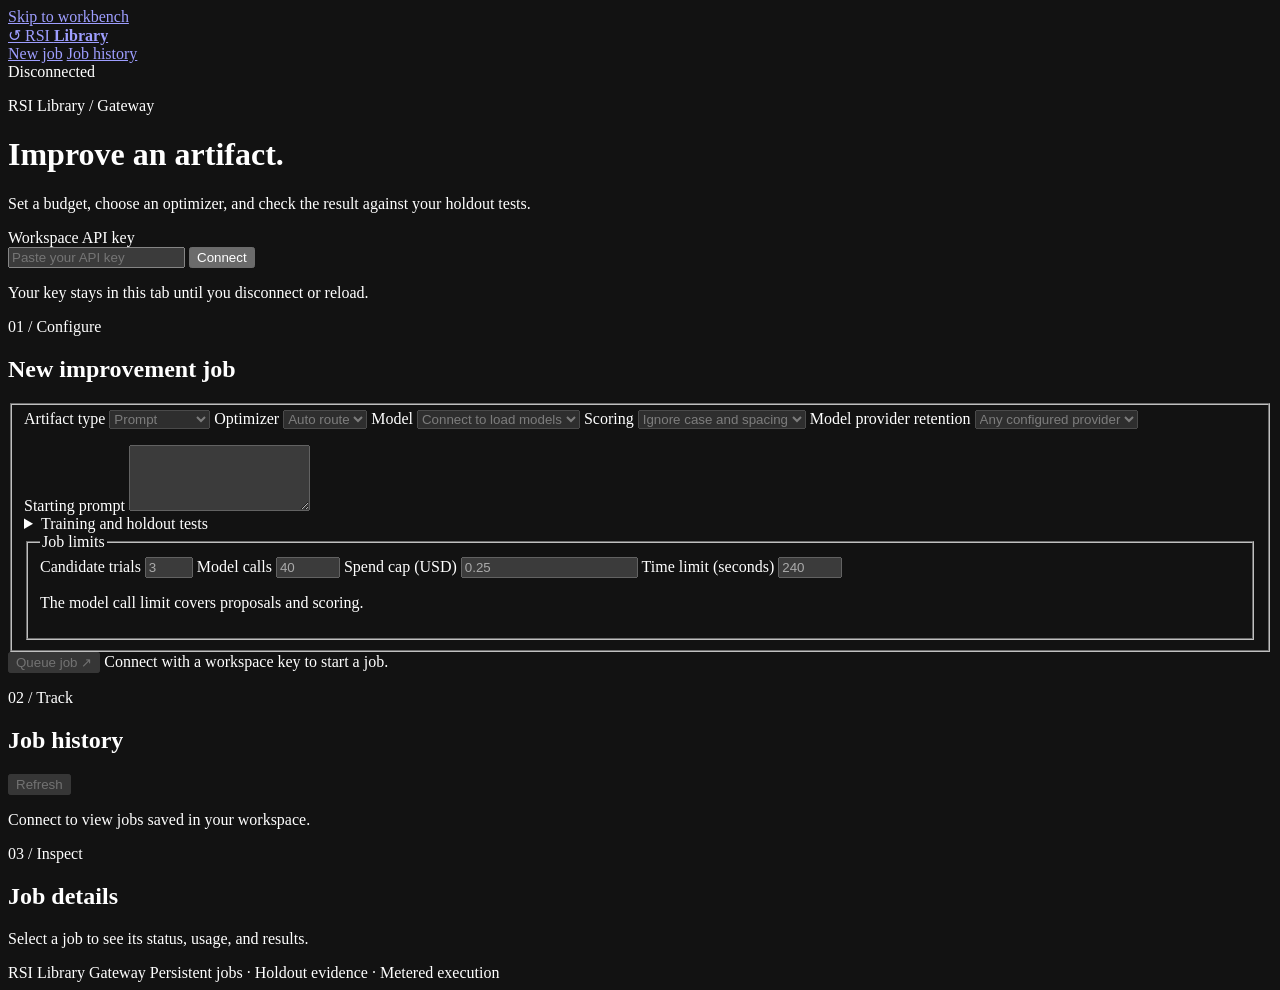
==== rsi_library/gateway/static/index.html @ 851e0cfc "Import RSI Library as deployed to rsilibrary.xyz on 2026-11-09 This is the code from the local proje" ====
<!doctype html>
<html lang="en">
<head>
  <meta charset="utf-8">
  <meta name="viewport" content="width=device-width, initial-scale=1">
  <meta name="color-scheme" content="dark">
  <meta name="referrer" content="no-referrer">
  <title>RSI Library | Gateway Workbench</title>
  <link rel="icon" href="data:image/svg+xml,%3Csvg xmlns='http://www.w3.org/2000/svg' viewBox='0 0 32 32'%3E%3Crect width='32' height='32' rx='8' fill='%231b281e'/%3E%3Cpath d='M23 11a8 8 0 1 0 1 9M23 7v5h-5' fill='none' stroke='%23d9ee91' stroke-width='2' stroke-linecap='round' stroke-linejoin='round'/%3E%3C/svg%3E">
  <link rel="stylesheet" href="/styles.css">
  <script src="/app.js" defer></script>
</head>
<body>
  <a class="skip-link" href="#main">Skip to workbench</a>
  <header class="topbar">
    <div class="shell topbar-inner">
      <a class="brand" href="/">
        <span class="brand-mark" aria-hidden="true">↺</span>
        <span>RSI <strong>Library</strong></span>
      </a>
      <nav aria-label="Workbench">
        <a href="#new-job">New job</a>
        <a href="#workspace-jobs">Job history</a>
      </nav>
      <div class="session">
        <span id="connection-status" class="connection-status">Disconnected</span>
        <button id="disconnect" type="button" class="quiet" hidden>Disconnect</button>
      </div>
    </div>
  </header>

  <main class="shell" id="main">
    <div class="hero">
      <div>
        <p class="eyebrow">RSI Library <span aria-hidden="true">/</span> Gateway</p>
        <h1>Improve an artifact<span>.</span></h1>
        <p>Set a budget, choose an optimizer, and check the result against your holdout tests.</p>
      </div>
      <form id="connect-form" class="connect-form" autocomplete="off">
        <label for="api-key">Workspace API key</label>
        <div class="connect-row">
          <input id="api-key" type="password" placeholder="Paste your API key" required spellcheck="false" autocapitalize="none" autocomplete="off">
          <button id="connect" type="submit" class="primary">Connect</button>
        </div>
        <p class="hint">Your key stays in this tab until you disconnect or reload.</p>
      </form>
      <div class="workspace-tag" id="workspace-tag" hidden>
        <span class="eyebrow">Connected workspace</span>
        <strong id="workspace-id"></strong>
        <span id="workspace-role" class="hint"></span>
      </div>
    </div>
    <p id="session-message" class="notice" role="status"></p>

    <div class="workbench">
      <section id="new-job" class="panel composer" aria-labelledby="new-title">
        <div class="section-heading">
          <p class="eyebrow">01 / Configure</p>
          <h2 id="new-title">New improvement job</h2>
        </div>
        <form id="job-form">
          <fieldset id="job-fields" disabled>
            <div class="form-grid">
              <label>Artifact type
                <select id="artifact-type">
                  <option value="prompt">Prompt</option>
                  <option value="prompt-chain">Prompt chain</option>
                </select>
              </label>
              <label>Optimizer
                <select id="method">
                  <option value="auto">Auto route</option>
                </select>
              </label>
              <label>Model
                <select id="model">
                  <option value="">Connect to load models</option>
                </select>
              </label>
              <label>Scoring
                <select id="objective">
                  <option value="normalized">Ignore case and spacing</option>
                  <option value="exact">Exact match</option>
                </select>
              </label>
              <label>Model provider retention
                <select id="data-policy">
                  <option value="any">Any configured provider</option>
                  <option value="zero-retention">Require zero retention</option>
                </select>
              </label>
            </div>
            <p id="method-description" class="hint"></p>
            <label id="prompt-field">Starting prompt
              <textarea id="prompt-text" rows="4" maxlength="4000" spellcheck="false"></textarea>
            </label>
            <label id="chain-field" hidden>Starting steps <span class="hint">(JSON)</span>
              <textarea id="chain-steps" rows="5" maxlength="24000" spellcheck="false" aria-describedby="chain-hint"></textarea>
              <span id="chain-hint" class="hint">Use two to four ordered steps with a name and prompt text.</span>
            </label>
            <label id="improver-field" hidden>Starting improver instructions <span class="hint">(optional)</span>
              <textarea id="improver-text" rows="3" maxlength="4000" spellcheck="false"></textarea>
            </label>
            <details class="fixtures">
              <summary>
                <span>Training and holdout tests</span>
                <span class="hint" id="fixture-counts"></span>
              </summary>
              <div class="fixture-inner">
                <p class="hint">Optimizers see training examples. The final check uses the separate holdout set.</p>
                <div class="form-grid">
                  <label>Training cases <span class="hint">(JSON)</span>
                    <textarea id="train" rows="7" maxlength="50000" spellcheck="false"></textarea>
                  </label>
                  <label>Holdout cases <span class="hint">(JSON)</span>
                    <textarea id="holdout" rows="7" maxlength="50000" spellcheck="false"></textarea>
                  </label>
                </div>
                <button id="load-example" class="quiet" type="button">Restore example</button>
              </div>
            </details>
            <fieldset class="budget">
              <legend>Job limits</legend>
              <div class="form-grid budget-grid">
                <label>Candidate trials
                  <input id="max-trials" type="number" inputmode="numeric" min="1" max="50" step="1" value="3" required>
                </label>
                <label>Model calls
                  <input id="max-calls" type="number" inputmode="numeric" min="1" max="1000" step="1" value="40" required>
                </label>
                <label>Spend cap (USD)
                  <input id="max-cost" type="text" inputmode="decimal" value="0.25" required>
                </label>
                <label>Time limit (seconds)
                  <input id="max-seconds" type="number" inputmode="numeric" min="1" max="3600" step="1" value="240" required>
                </label>
              </div>
              <p class="hint" id="budget-hint">The model call limit covers proposals and scoring.</p>
            </fieldset>
          </fieldset>
          <div class="actions">
            <button id="submit-job" class="primary" type="submit" disabled>Queue job <span aria-hidden="true">↗</span></button>
            <span id="submit-hint" class="hint">Connect with a workspace key to start a job.</span>
          </div>
          <p id="job-message" class="notice" role="status"></p>
        </form>
      </section>

      <div class="results-stack" id="workspace-jobs">
        <section class="panel history" aria-labelledby="history-title">
          <div class="section-heading section-row">
            <div>
              <p class="eyebrow">02 / Track</p>
              <h2 id="history-title">Job history</h2>
            </div>
            <button id="refresh-jobs" type="button" class="quiet" disabled>Refresh</button>
          </div>
          <p id="history-empty" class="empty">Connect to view jobs saved in your workspace.</p>
          <ul id="jobs" class="job-list" aria-label="Saved jobs"></ul>
        </section>
        <section class="panel detail" aria-labelledby="detail-title">
          <div class="section-heading">
            <p class="eyebrow">03 / Inspect</p>
            <h2 id="detail-title">Job details</h2>
          </div>
          <p id="detail-empty" class="empty">Select a job to see its status, usage, and results.</p>
          <div id="detail-content" hidden>
            <div class="detail-meta">
              <span id="job-id" class="job-id"></span>
              <span id="job-state" class="state-chip"></span>
            </div>
            <p id="job-method" class="hint"></p>
            <dl id="usage" class="metric-grid" aria-label="Job usage"></dl>
            <p id="uncertain-note" class="hint" hidden>Uncertain spend is reserved until the provider’s charge can be confirmed.</p>
            <p id="run-error" class="notice error" hidden></p>
            <p id="run-progress" class="hint" hidden></p>
            <div id="result" hidden>
              <p id="decision" class="decision"></p>
              <dl id="scores" class="metric-grid" aria-label="Holdout scores"></dl>
              <p id="holdout-size" class="hint" hidden></p>
              <details id="artifact-output" class="output" open>
                <summary id="artifact-title">Returned artifact</summary>
                <pre id="artifact"></pre>
              </details>
              <details id="trials" class="output" hidden>
                <summary>Trials</summary>
                <pre id="trial-data"></pre>
              </details>
              <details id="routing" class="output" hidden>
                <summary>Routing</summary>
                <pre id="routing-data"></pre>
              </details>
            </div>
            <div class="actions detail-actions">
              <button id="cancel-job" type="button" class="quiet danger" hidden>Request cancellation</button>
              <button id="download-artifact" type="button" class="quiet" hidden>Download artifact</button>
              <button id="download-run" type="button" class="quiet" hidden>Download run JSON</button>
            </div>
            <p id="detail-message" class="notice" role="status"></p>
          </div>
        </section>
      </div>
    </div>
  </main>

  <footer class="shell footer">
    <span>RSI Library Gateway</span>
    <span>Persistent jobs <span aria-hidden="true">·</span> Holdout evidence <span aria-hidden="true">·</span> Metered execution</span>
  </footer>
</body>
</html>
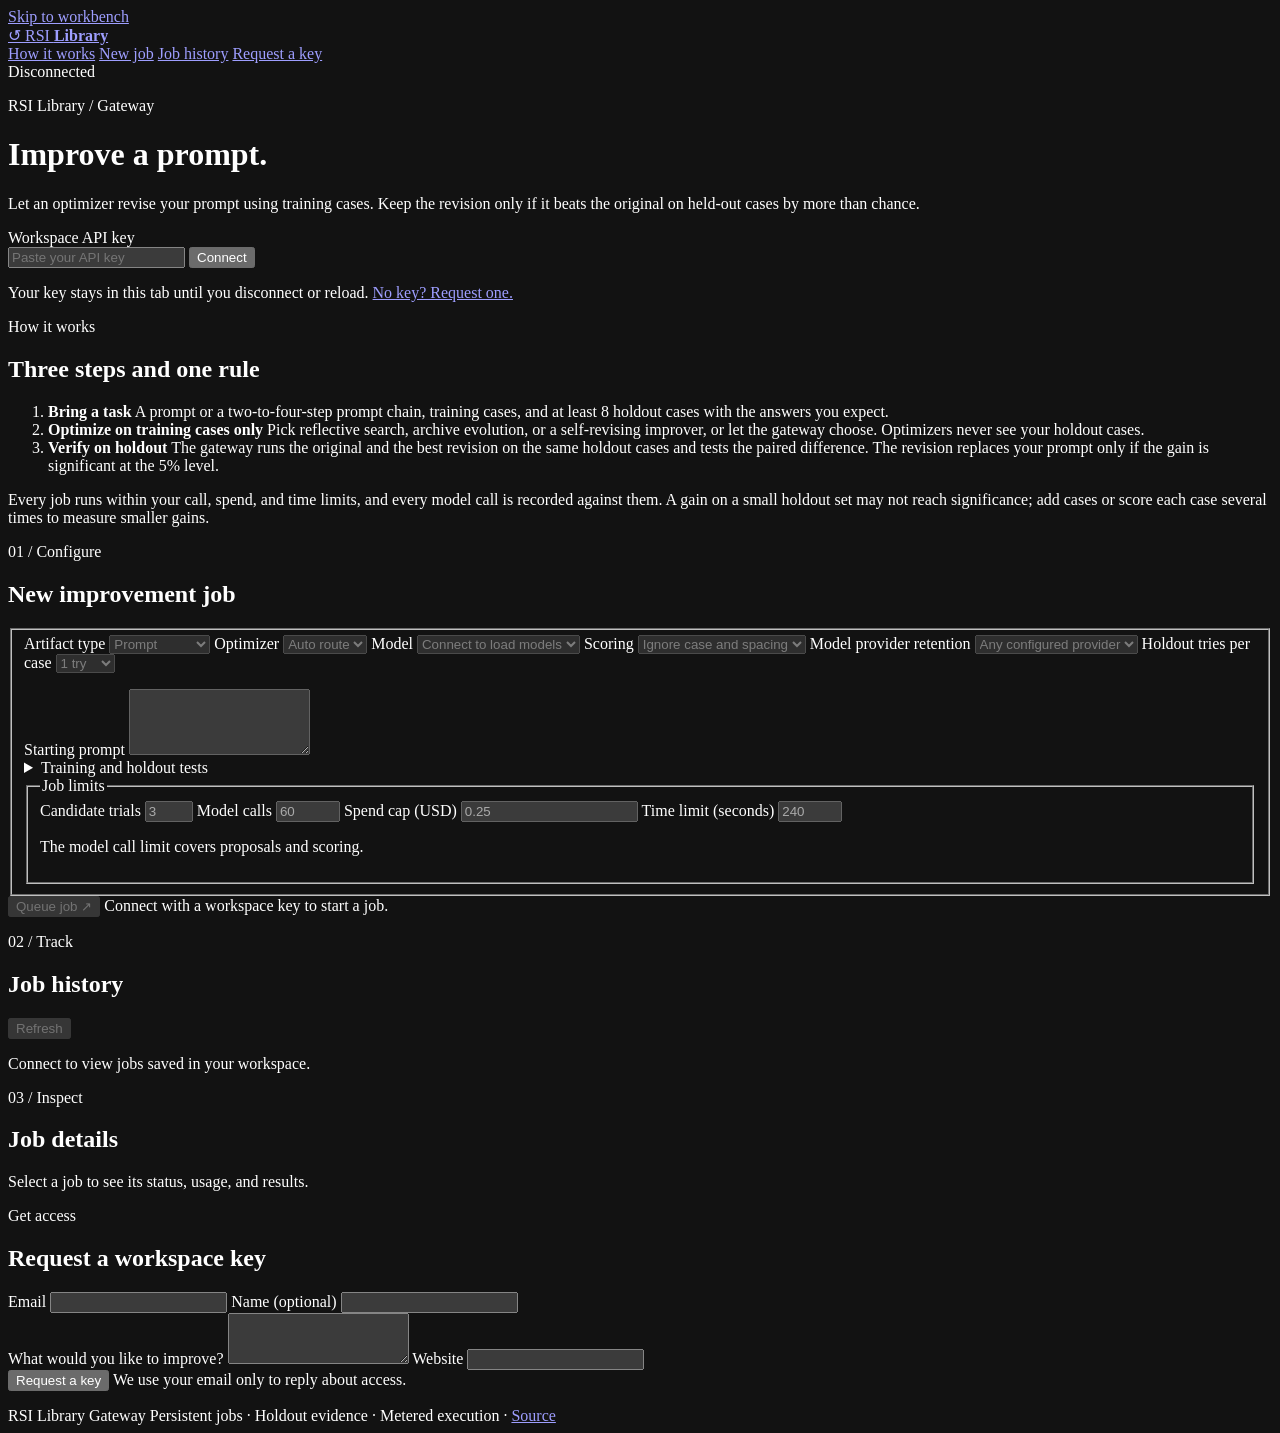
==== commit 7f0aa899: "Explain the gateway on its homepage and add key requests and evidence views - A short explainer cove" ====
--- a/rsi_library/gateway/static/index.html
+++ b/rsi_library/gateway/static/index.html
@@ -5,6 +5,7 @@
   <meta name="viewport" content="width=device-width, initial-scale=1">
   <meta name="color-scheme" content="dark">
   <meta name="referrer" content="no-referrer">
+  <meta name="description" content="Improve a prompt with an optimizer and keep the change only when a paired holdout test shows a significant gain.">
   <title>RSI Library | Gateway Workbench</title>
   <link rel="icon" href="data:image/svg+xml,%3Csvg xmlns='http://www.w3.org/2000/svg' viewBox='0 0 32 32'%3E%3Crect width='32' height='32' rx='8' fill='%231b281e'/%3E%3Cpath d='M23 11a8 8 0 1 0 1 9M23 7v5h-5' fill='none' stroke='%23d9ee91' stroke-width='2' stroke-linecap='round' stroke-linejoin='round'/%3E%3C/svg%3E">
   <link rel="stylesheet" href="/styles.css">
@@ -19,8 +20,10 @@
         <span>RSI <strong>Library</strong></span>
       </a>
       <nav aria-label="Workbench">
+        <a href="#how">How it works</a>
         <a href="#new-job">New job</a>
         <a href="#workspace-jobs">Job history</a>
+        <a href="#request-key" id="nav-request">Request a key</a>
       </nav>
       <div class="session">
         <span id="connection-status" class="connection-status">Disconnected</span>
@@ -33,8 +36,8 @@
     <div class="hero">
       <div>
         <p class="eyebrow">RSI Library <span aria-hidden="true">/</span> Gateway</p>
-        <h1>Improve an artifact<span>.</span></h1>
-        <p>Set a budget, choose an optimizer, and check the result against your holdout tests.</p>
+        <h1>Improve a prompt<span>.</span></h1>
+        <p>Let an optimizer revise your prompt using training cases. Keep the revision only if it beats the original on held-out cases by more than chance.</p>
       </div>
       <form id="connect-form" class="connect-form" autocomplete="off">
         <label for="api-key">Workspace API key</label>
@@ -42,7 +45,7 @@
           <input id="api-key" type="password" placeholder="Paste your API key" required spellcheck="false" autocapitalize="none" autocomplete="off">
           <button id="connect" type="submit" class="primary">Connect</button>
         </div>
-        <p class="hint">Your key stays in this tab until you disconnect or reload.</p>
+        <p class="hint">Your key stays in this tab until you disconnect or reload. <a href="#request-key" id="hero-request">No key? Request one.</a></p>
       </form>
       <div class="workspace-tag" id="workspace-tag" hidden>
         <span class="eyebrow">Connected workspace</span>
@@ -50,7 +53,30 @@
         <span id="workspace-role" class="hint"></span>
       </div>
     </div>
+    <p id="mode-banner" class="notice banner" hidden>Demo mode: jobs run on a simulated model, so they cost nothing and show how the workflow behaves rather than real model quality.</p>
     <p id="session-message" class="notice" role="status"></p>
+
+    <section id="how" class="explainer" aria-labelledby="how-title">
+      <div class="section-heading">
+        <p class="eyebrow">How it works</p>
+        <h2 id="how-title">Three steps and one rule</h2>
+      </div>
+      <ol class="steps">
+        <li>
+          <strong>Bring a task</strong>
+          <span>A prompt or a two-to-four-step prompt chain, training cases, and at least <span data-policy="min_holdout_cases">8</span> holdout cases with the answers you expect.</span>
+        </li>
+        <li>
+          <strong>Optimize on training cases only</strong>
+          <span>Pick reflective search, archive evolution, or a self-revising improver, or let the gateway choose. Optimizers never see your holdout cases.</span>
+        </li>
+        <li>
+          <strong>Verify on holdout</strong>
+          <span>The gateway runs the original and the best revision on the same holdout cases and tests the paired difference. The revision replaces your prompt only if the gain is significant at the 5% level.</span>
+        </li>
+      </ol>
+      <p class="hint">Every job runs within your call, spend, and time limits, and every model call is recorded against them. A gain on a small holdout set may not reach significance; add cases or score each case several times to measure smaller gains.</p>
+    </section>
 
     <div class="workbench">
       <section id="new-job" class="panel composer" aria-labelledby="new-title">
@@ -87,6 +113,14 @@
                 <select id="data-policy">
                   <option value="any">Any configured provider</option>
                   <option value="zero-retention">Require zero retention</option>
+                </select>
+              </label>
+              <label>Holdout tries per case
+                <select id="holdout-repeats">
+                  <option value="1">1 try</option>
+                  <option value="2">2 tries</option>
+                  <option value="3">3 tries</option>
+                  <option value="5">5 tries</option>
                 </select>
               </label>
             </div>
@@ -107,7 +141,7 @@
                 <span class="hint" id="fixture-counts"></span>
               </summary>
               <div class="fixture-inner">
-                <p class="hint">Optimizers see training examples. The final check uses the separate holdout set.</p>
+                <p class="hint">Optimizers see training examples. The final check uses the separate holdout set, which needs at least <span data-policy="min_holdout_cases">8</span> cases.</p>
                 <div class="form-grid">
                   <label>Training cases <span class="hint">(JSON)</span>
                     <textarea id="train" rows="7" maxlength="50000" spellcheck="false"></textarea>
@@ -126,7 +160,7 @@
                   <input id="max-trials" type="number" inputmode="numeric" min="1" max="50" step="1" value="3" required>
                 </label>
                 <label>Model calls
-                  <input id="max-calls" type="number" inputmode="numeric" min="1" max="1000" step="1" value="40" required>
+                  <input id="max-calls" type="number" inputmode="numeric" min="1" max="1000" step="1" value="60" required>
                 </label>
                 <label>Spend cap (USD)
                   <input id="max-cost" type="text" inputmode="decimal" value="0.25" required>
@@ -182,6 +216,10 @@
                 <summary id="artifact-title">Returned artifact</summary>
                 <pre id="artifact"></pre>
               </details>
+              <details id="candidate-output" class="output" hidden>
+                <summary>Proposed candidate, not adopted</summary>
+                <pre id="candidate"></pre>
+              </details>
               <details id="trials" class="output" hidden>
                 <summary>Trials</summary>
                 <pre id="trial-data"></pre>
@@ -201,11 +239,63 @@
         </section>
       </div>
     </div>
+
+    <section id="operator" class="panel operator" aria-labelledby="operator-title" hidden>
+      <div class="section-heading section-row">
+        <div>
+          <p class="eyebrow">Operator</p>
+          <h2 id="operator-title">Access requests</h2>
+        </div>
+        <button id="refresh-requests" type="button" class="quiet">Refresh</button>
+      </div>
+      <p id="site-usage" class="hint"></p>
+      <p id="requests-empty" class="empty">No pending requests.</p>
+      <ul id="requests" class="request-list" aria-label="Pending access requests"></ul>
+      <div id="issued" class="issued" hidden>
+        <p class="eyebrow">New key, shown once</p>
+        <p id="issued-for" class="hint"></p>
+        <div class="connect-row">
+          <input id="issued-token" type="text" readonly spellcheck="false" aria-label="New workspace key">
+          <button id="copy-token" type="button">Copy</button>
+        </div>
+        <p class="hint">Send it to the requester directly. It can’t be shown again; revoke it and approve a new request if it is lost.</p>
+      </div>
+      <p id="operator-message" class="notice" role="status"></p>
+    </section>
+
+    <section id="request-key" class="panel request" aria-labelledby="request-title">
+      <div class="section-heading">
+        <p class="eyebrow">Get access</p>
+        <h2 id="request-title">Request a workspace key</h2>
+      </div>
+      <p id="requests-closed" class="empty" hidden>Access requests are closed right now.</p>
+      <form id="access-form" autocomplete="on">
+        <div class="form-grid">
+          <label>Email
+            <input id="access-email" type="email" required maxlength="254" autocomplete="email">
+          </label>
+          <label>Name <span class="hint">(optional)</span>
+            <input id="access-name" type="text" maxlength="120" autocomplete="name">
+          </label>
+        </div>
+        <label>What would you like to improve?
+          <textarea id="access-use" rows="3" minlength="10" maxlength="2000" required></textarea>
+        </label>
+        <label class="trap" aria-hidden="true">Website
+          <input id="access-website" type="text" tabindex="-1" autocomplete="off">
+        </label>
+        <div class="actions">
+          <button id="access-submit" class="primary" type="submit">Request a key</button>
+          <span class="hint">We use your email only to reply about access.</span>
+        </div>
+        <p id="access-message" class="notice" role="status"></p>
+      </form>
+    </section>
   </main>
 
   <footer class="shell footer">
     <span>RSI Library Gateway</span>
-    <span>Persistent jobs <span aria-hidden="true">·</span> Holdout evidence <span aria-hidden="true">·</span> Metered execution</span>
+    <span>Persistent jobs <span aria-hidden="true">·</span> Holdout evidence <span aria-hidden="true">·</span> Metered execution <span aria-hidden="true">·</span> <a href="https://github.com/abdulrahimiqbal/rsi-library" rel="noopener">Source</a></span>
   </footer>
 </body>
 </html>
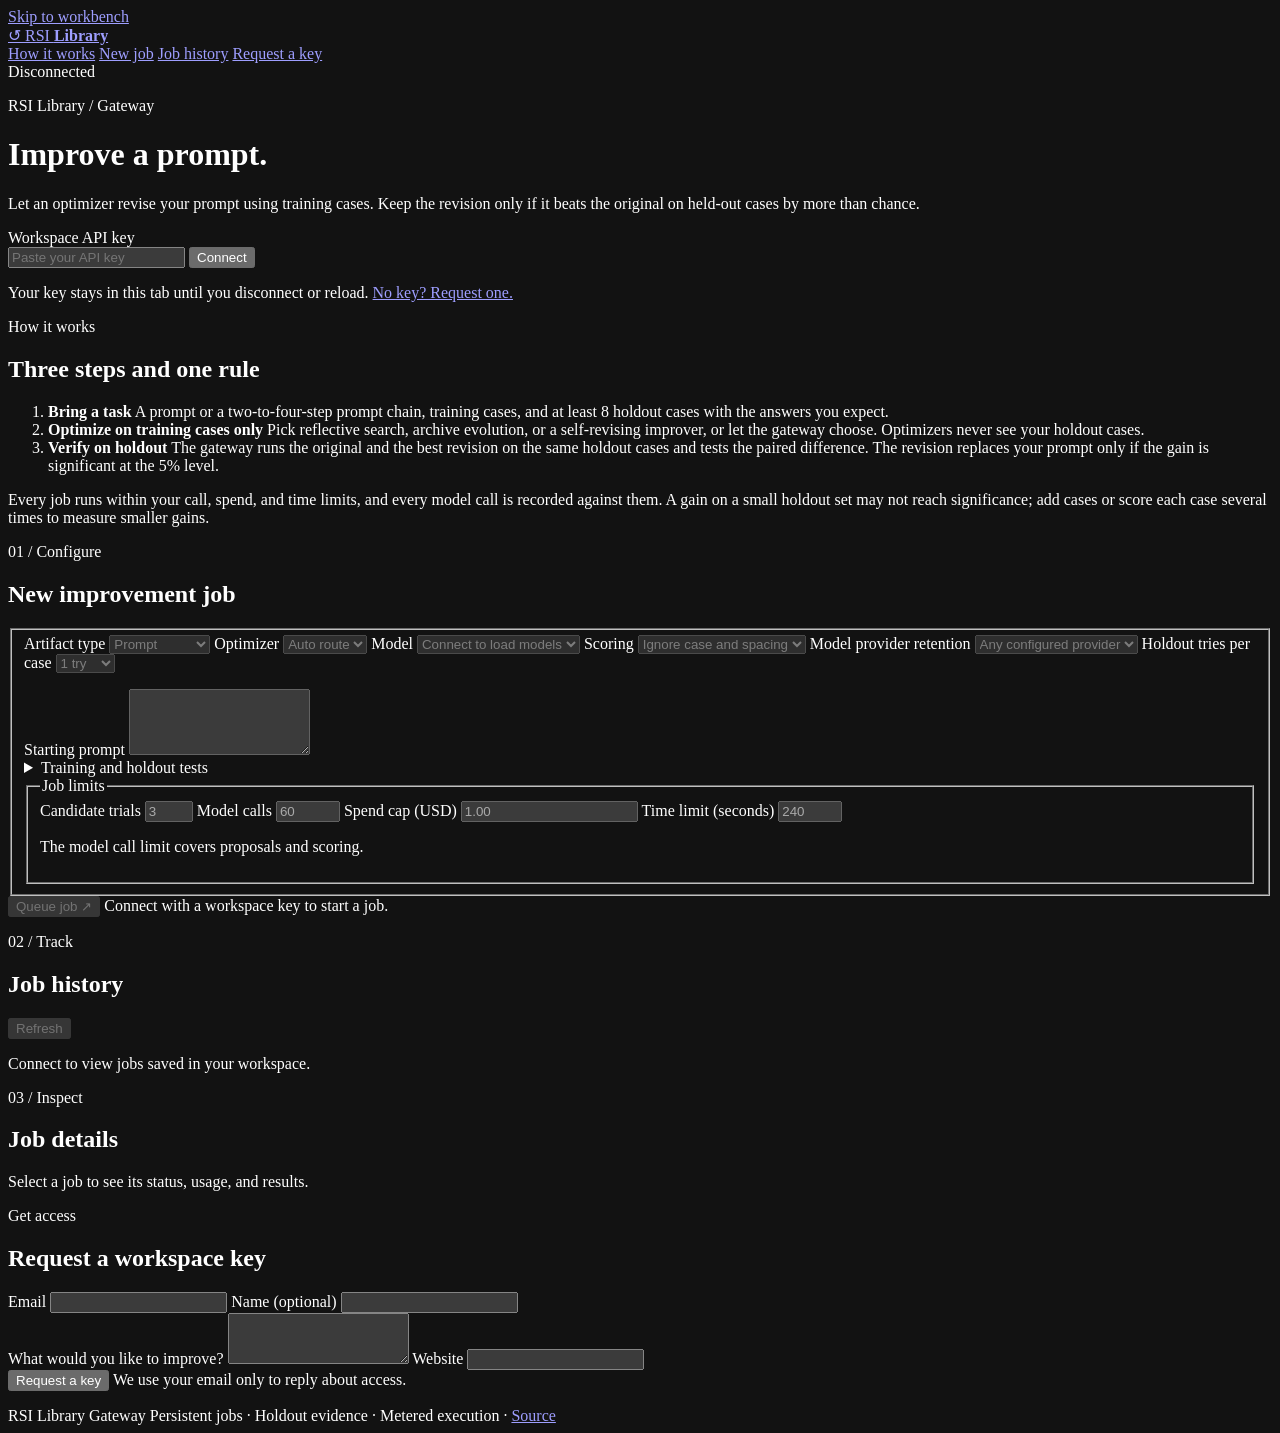
==== commit 80afee02: "Document the gateway as the product and add an OpenRouter model config - README leads with the gatew" ====
--- a/rsi_library/gateway/static/index.html
+++ b/rsi_library/gateway/static/index.html
@@ -163,7 +163,7 @@
                   <input id="max-calls" type="number" inputmode="numeric" min="1" max="1000" step="1" value="60" required>
                 </label>
                 <label>Spend cap (USD)
-                  <input id="max-cost" type="text" inputmode="decimal" value="0.25" required>
+                  <input id="max-cost" type="text" inputmode="decimal" value="1.00" required>
                 </label>
                 <label>Time limit (seconds)
                   <input id="max-seconds" type="number" inputmode="numeric" min="1" max="3600" step="1" value="240" required>
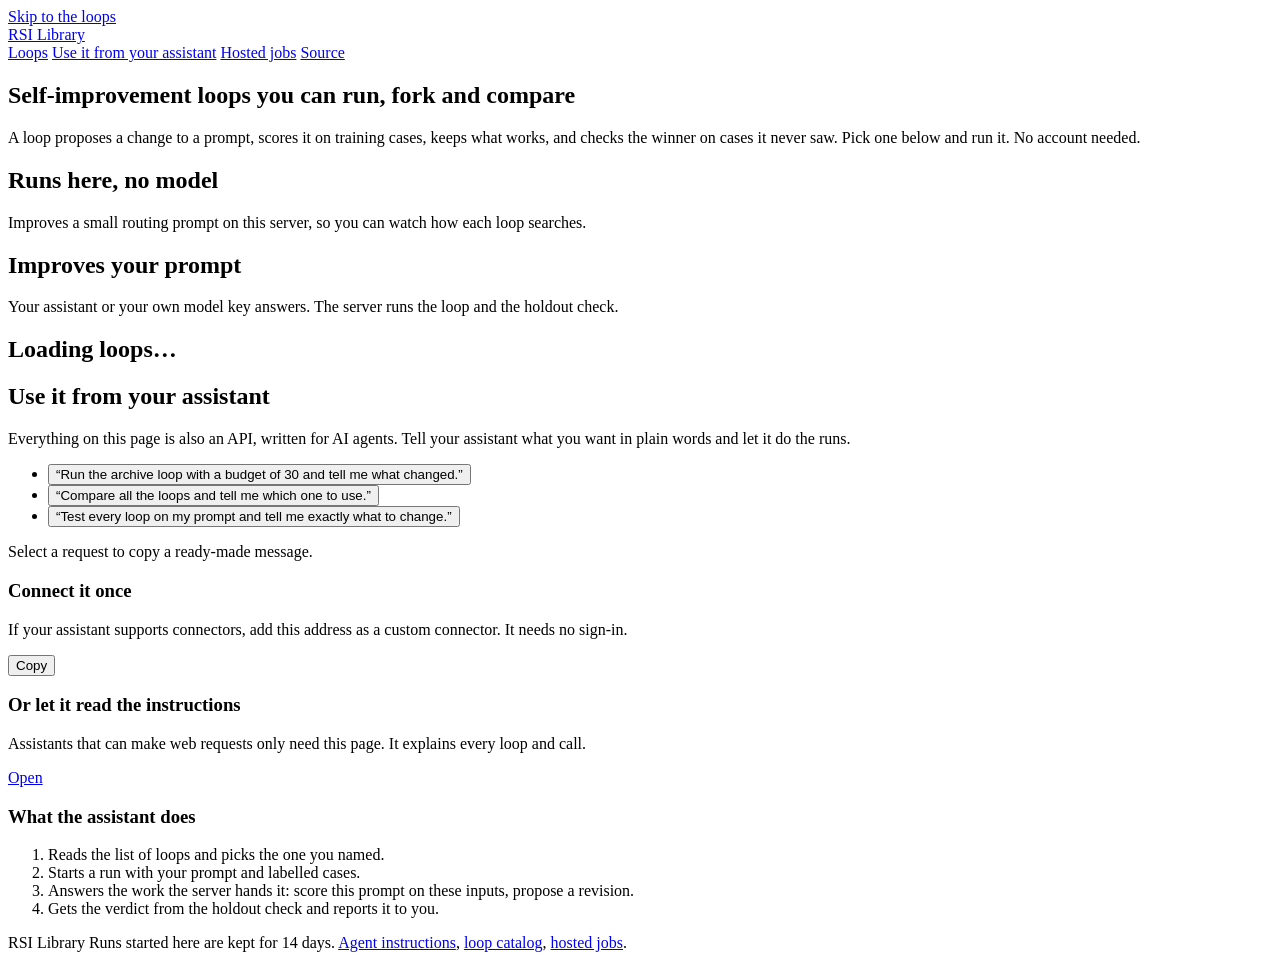
==== commit 3b576265: "Open the loops to people and agents, and redesign the site The homepage is now a gallery of loops th" ====
--- a/rsi_library/gateway/static/index.html
+++ b/rsi_library/gateway/static/index.html
@@ -3,299 +3,195 @@
 <head>
   <meta charset="utf-8">
   <meta name="viewport" content="width=device-width, initial-scale=1">
-  <meta name="color-scheme" content="dark">
   <meta name="referrer" content="no-referrer">
-  <meta name="description" content="Improve a prompt with an optimizer and keep the change only when a paired holdout test shows a significant gain.">
-  <title>RSI Library | Gateway Workbench</title>
-  <link rel="icon" href="data:image/svg+xml,%3Csvg xmlns='http://www.w3.org/2000/svg' viewBox='0 0 32 32'%3E%3Crect width='32' height='32' rx='8' fill='%231b281e'/%3E%3Cpath d='M23 11a8 8 0 1 0 1 9M23 7v5h-5' fill='none' stroke='%23d9ee91' stroke-width='2' stroke-linecap='round' stroke-linejoin='round'/%3E%3C/svg%3E">
-  <link rel="stylesheet" href="/styles.css">
-  <script src="/app.js" defer></script>
+  <meta name="description" content="Run, fork and compare self-improvement loops for prompts. Works from this page, from an API, or from your AI assistant.">
+  <title>RSI Library</title>
+  <link rel="icon" href="data:image/svg+xml,%3Csvg xmlns='http://www.w3.org/2000/svg' viewBox='0 0 32 32'%3E%3Crect width='32' height='32' rx='7' fill='%2317233b'/%3E%3Cpath d='M9 22V10l7 6 7-6v12' fill='none' stroke='%23f5f6f3' stroke-width='2.4' stroke-linecap='round' stroke-linejoin='round'/%3E%3Ccircle cx='16' cy='16' r='2.4' fill='%237f9bff'/%3E%3C/svg%3E">
+  <link rel="alternate" type="text/markdown" href="/llms.txt" title="Instructions for AI agents">
+  <link rel="stylesheet" href="/site.css">
+  <script src="/lab.js" defer></script>
 </head>
 <body>
-  <a class="skip-link" href="#main">Skip to workbench</a>
-  <header class="topbar">
-    <div class="shell topbar-inner">
-      <a class="brand" href="/">
-        <span class="brand-mark" aria-hidden="true">↺</span>
-        <span>RSI <strong>Library</strong></span>
-      </a>
-      <nav aria-label="Workbench">
-        <a href="#how">How it works</a>
-        <a href="#new-job">New job</a>
-        <a href="#workspace-jobs">Job history</a>
-        <a href="#request-key" id="nav-request">Request a key</a>
+  <a class="skip-link" href="#loops">Skip to the loops</a>
+  <header class="masthead">
+    <div class="wrap masthead-row">
+      <a class="wordmark" href="/">RSI Library</a>
+      <nav aria-label="Site">
+        <a href="#loops">Loops</a>
+        <a href="#assistant">Use it from your assistant</a>
+        <a href="/jobs">Hosted jobs</a>
+        <a href="https://github.com/abdulrahimiqbal/rsi-library" rel="noopener">Source</a>
       </nav>
-      <div class="session">
-        <span id="connection-status" class="connection-status">Disconnected</span>
-        <button id="disconnect" type="button" class="quiet" hidden>Disconnect</button>
-      </div>
     </div>
   </header>
 
-  <main class="shell" id="main">
-    <div class="hero">
-      <div>
-        <p class="eyebrow">RSI Library <span aria-hidden="true">/</span> Gateway</p>
-        <h1>Improve a prompt<span>.</span></h1>
-        <p>Let an optimizer revise your prompt using training cases. Keep the revision only if it beats the original on held-out cases by more than chance.</p>
-      </div>
-      <form id="connect-form" class="connect-form" autocomplete="off">
-        <label for="api-key">Workspace API key</label>
-        <div class="connect-row">
-          <input id="api-key" type="password" placeholder="Paste your API key" required spellcheck="false" autocapitalize="none" autocomplete="off">
-          <button id="connect" type="submit" class="primary">Connect</button>
-        </div>
-        <p class="hint">Your key stays in this tab until you disconnect or reload. <a href="#request-key" id="hero-request">No key? Request one.</a></p>
-      </form>
-      <div class="workspace-tag" id="workspace-tag" hidden>
-        <span class="eyebrow">Connected workspace</span>
-        <strong id="workspace-id"></strong>
-        <span id="workspace-role" class="hint"></span>
-      </div>
-    </div>
-    <p id="mode-banner" class="notice banner" hidden>Demo mode: jobs run on a simulated model, so they cost nothing and show how the workflow behaves rather than real model quality.</p>
-    <p id="session-message" class="notice" role="status"></p>
-
-    <section id="how" class="explainer" aria-labelledby="how-title">
-      <div class="section-heading">
-        <p class="eyebrow">How it works</p>
-        <h2 id="how-title">Three steps and one rule</h2>
-      </div>
-      <ol class="steps">
-        <li>
-          <strong>Bring a task</strong>
-          <span>A prompt or a two-to-four-step prompt chain, training cases, and at least <span data-policy="min_holdout_cases">8</span> holdout cases with the answers you expect.</span>
-        </li>
-        <li>
-          <strong>Optimize on training cases only</strong>
-          <span>Pick reflective search, archive evolution, or a self-revising improver, or let the gateway choose. Optimizers never see your holdout cases.</span>
-        </li>
-        <li>
-          <strong>Verify on holdout</strong>
-          <span>The gateway runs the original and the best revision on the same holdout cases and tests the paired difference. The revision replaces your prompt only if the gain is significant at the 5% level.</span>
-        </li>
-      </ol>
-      <p class="hint">Every job runs within your call, spend, and time limits, and every model call is recorded against them. A gain on a small holdout set may not reach significance; add cases or score each case several times to measure smaller gains.</p>
+  <main>
+    <section class="wrap intro">
+      <h1>Self-improvement loops you can run, fork and compare</h1>
+      <p>A loop proposes a change to a prompt, scores it on training cases, keeps what works, and checks the winner on cases it never saw. Pick one below and run it. No account needed.</p>
     </section>
 
-    <div class="workbench">
-      <section id="new-job" class="panel composer" aria-labelledby="new-title">
-        <div class="section-heading">
-          <p class="eyebrow">01 / Configure</p>
-          <h2 id="new-title">New improvement job</h2>
+    <section class="wrap bench" id="loops" aria-label="Loops">
+      <aside class="shelf" aria-label="Choose a loop">
+        <h2 class="shelf-title">Runs here, no model</h2>
+        <p class="shelf-note">Improves a small routing prompt on this server, so you can watch how each loop searches.</p>
+        <ul id="shelf-offline" class="shelf-list"></ul>
+        <h2 class="shelf-title">Improves your prompt</h2>
+        <p class="shelf-note">Your assistant or your own model key answers. The server runs the loop and the holdout check.</p>
+        <ul id="shelf-driven" class="shelf-list"></ul>
+      </aside>
+
+      <div class="sheet" id="sheet" aria-live="polite">
+        <div class="sheet-head">
+          <div>
+            <h2 id="loop-name">Loading loops…</h2>
+            <p id="loop-summary" class="lede"></p>
+          </div>
+          <a id="loop-source" class="source-link" rel="noopener" hidden>Method it is based on</a>
         </div>
-        <form id="job-form">
-          <fieldset id="job-fields" disabled>
-            <div class="form-grid">
-              <label>Artifact type
-                <select id="artifact-type">
-                  <option value="prompt">Prompt</option>
-                  <option value="prompt-chain">Prompt chain</option>
-                </select>
-              </label>
-              <label>Optimizer
-                <select id="method">
-                  <option value="auto">Auto route</option>
-                </select>
+
+        <ol class="parts" id="parts" aria-label="The loop's five parts"></ol>
+
+        <form id="offline-form" class="controls" hidden>
+          <div class="control-row">
+            <label>Versions to try
+              <input id="budget" type="number" min="2" max="100" step="1" value="24" required>
+            </label>
+            <label>Seed
+              <input id="seed" type="number" min="0" max="4294967295" step="1" value="13" required>
+            </label>
+            <div class="control-actions">
+              <button type="submit" class="primary" id="run-offline">Run loop</button>
+              <button type="button" id="compare-offline">Compare all three</button>
+            </div>
+          </div>
+          <details class="fold">
+            <summary>Use your own labelled cases</summary>
+            <p class="hint">A JSON object with <code>train</code> and <code>holdout</code> lists. Each case has <code>input</code> and <code>expected</code>. Leave it as is to use the support-ticket example.</p>
+            <textarea id="offline-task" rows="9" spellcheck="false" aria-label="Task as JSON"></textarea>
+            <button type="button" class="quiet" id="reset-task">Restore the example</button>
+          </details>
+          <p id="offline-message" class="notice" role="status"></p>
+        </form>
+
+        <form id="driven-form" class="controls" hidden>
+          <label>Prompt to improve
+            <textarea id="driven-prompt" rows="3" maxlength="4000" spellcheck="false" required></textarea>
+          </label>
+          <div class="pair">
+            <label>Training cases <span class="hint">JSON, the loop learns from these</span>
+              <textarea id="driven-train" rows="7" spellcheck="false" required></textarea>
+            </label>
+            <label>Holdout cases <span class="hint">JSON, at least 8, only for the final check</span>
+              <textarea id="driven-holdout" rows="7" spellcheck="false" required></textarea>
+            </label>
+          </div>
+          <div class="control-row">
+            <label>Revisions to try
+              <input id="driven-trials" type="number" min="1" max="10" step="1" value="3" required>
+            </label>
+            <label class="check"><input id="driven-all" type="checkbox"> Test all three loops on this task</label>
+          </div>
+
+          <fieldset class="who">
+            <legend>Who answers the model calls?</legend>
+            <label class="choice"><input type="radio" name="who" value="assistant" checked> My AI assistant</label>
+            <label class="choice"><input type="radio" name="who" value="key"> My OpenRouter key, in this browser</label>
+          </fieldset>
+
+          <div id="who-assistant" class="handoff">
+            <p>Copy this to your assistant. It carries your prompt and cases, and tells the assistant where to go.</p>
+            <pre id="handoff-text" tabindex="0"></pre>
+            <div class="control-actions">
+              <button type="button" class="primary" id="copy-handoff">Copy message</button>
+              <span id="handoff-note" class="hint" role="status"></span>
+            </div>
+          </div>
+
+          <div id="who-key" class="keyed" hidden>
+            <div class="pair">
+              <label>OpenRouter API key
+                <input id="or-key" type="password" autocomplete="off" spellcheck="false" placeholder="sk-or-…">
               </label>
               <label>Model
-                <select id="model">
-                  <option value="">Connect to load models</option>
-                </select>
-              </label>
-              <label>Scoring
-                <select id="objective">
-                  <option value="normalized">Ignore case and spacing</option>
-                  <option value="exact">Exact match</option>
-                </select>
-              </label>
-              <label>Model provider retention
-                <select id="data-policy">
-                  <option value="any">Any configured provider</option>
-                  <option value="zero-retention">Require zero retention</option>
-                </select>
-              </label>
-              <label>Holdout tries per case
-                <select id="holdout-repeats">
-                  <option value="1">1 try</option>
-                  <option value="2">2 tries</option>
-                  <option value="3">3 tries</option>
-                  <option value="5">5 tries</option>
-                </select>
+                <input id="or-model" type="text" value="openai/gpt-4.1-mini" spellcheck="false">
               </label>
             </div>
-            <p id="method-description" class="hint"></p>
-            <label id="prompt-field">Starting prompt
-              <textarea id="prompt-text" rows="4" maxlength="4000" spellcheck="false"></textarea>
-            </label>
-            <label id="chain-field" hidden>Starting steps <span class="hint">(JSON)</span>
-              <textarea id="chain-steps" rows="5" maxlength="24000" spellcheck="false" aria-describedby="chain-hint"></textarea>
-              <span id="chain-hint" class="hint">Use two to four ordered steps with a name and prompt text.</span>
-            </label>
-            <label id="improver-field" hidden>Starting improver instructions <span class="hint">(optional)</span>
-              <textarea id="improver-text" rows="3" maxlength="4000" spellcheck="false"></textarea>
-            </label>
-            <details class="fixtures">
-              <summary>
-                <span>Training and holdout tests</span>
-                <span class="hint" id="fixture-counts"></span>
-              </summary>
-              <div class="fixture-inner">
-                <p class="hint">Optimizers see training examples. The final check uses the separate holdout set, which needs at least <span data-policy="min_holdout_cases">8</span> cases.</p>
-                <div class="form-grid">
-                  <label>Training cases <span class="hint">(JSON)</span>
-                    <textarea id="train" rows="7" maxlength="50000" spellcheck="false"></textarea>
-                  </label>
-                  <label>Holdout cases <span class="hint">(JSON)</span>
-                    <textarea id="holdout" rows="7" maxlength="50000" spellcheck="false"></textarea>
-                  </label>
-                </div>
-                <button id="load-example" class="quiet" type="button">Restore example</button>
-              </div>
-            </details>
-            <fieldset class="budget">
-              <legend>Job limits</legend>
-              <div class="form-grid budget-grid">
-                <label>Candidate trials
-                  <input id="max-trials" type="number" inputmode="numeric" min="1" max="50" step="1" value="3" required>
-                </label>
-                <label>Model calls
-                  <input id="max-calls" type="number" inputmode="numeric" min="1" max="1000" step="1" value="60" required>
-                </label>
-                <label>Spend cap (USD)
-                  <input id="max-cost" type="text" inputmode="decimal" value="1.00" required>
-                </label>
-                <label>Time limit (seconds)
-                  <input id="max-seconds" type="number" inputmode="numeric" min="1" max="3600" step="1" value="240" required>
-                </label>
-              </div>
-              <p class="hint" id="budget-hint">The model call limit covers proposals and scoring.</p>
-            </fieldset>
-          </fieldset>
-          <div class="actions">
-            <button id="submit-job" class="primary" type="submit" disabled>Queue job <span aria-hidden="true">↗</span></button>
-            <span id="submit-hint" class="hint">Connect with a workspace key to start a job.</span>
+            <p class="hint">Your key goes from this tab straight to OpenRouter and is never sent to RSI Library. Model calls are billed to your OpenRouter account.</p>
+            <div class="control-actions">
+              <button type="submit" class="primary" id="run-driven">Run loop</button>
+              <button type="button" id="stop-driven" hidden>Stop</button>
+            </div>
           </div>
-          <p id="job-message" class="notice" role="status"></p>
+          <p id="driven-message" class="notice" role="status"></p>
         </form>
-      </section>
 
-      <div class="results-stack" id="workspace-jobs">
-        <section class="panel history" aria-labelledby="history-title">
-          <div class="section-heading section-row">
-            <div>
-              <p class="eyebrow">02 / Track</p>
-              <h2 id="history-title">Job history</h2>
+        <div id="outcome" class="outcome" hidden>
+          <p id="headline" class="headline"></p>
+          <div class="plot-frame">
+            <svg id="plot" class="plot" viewBox="0 0 720 300" role="img" aria-labelledby="plot-title">
+              <title id="plot-title">Score of each version tried</title>
+            </svg>
+            <ul class="legend" id="legend"></ul>
+          </div>
+          <div id="verdicts" class="verdicts"></div>
+          <div class="inspect">
+            <div class="inspect-list">
+              <h3>Versions tried</h3>
+              <ol id="versions" class="versions"></ol>
             </div>
-            <button id="refresh-jobs" type="button" class="quiet" disabled>Refresh</button>
+            <div class="inspect-detail">
+              <h3 id="version-title">Version</h3>
+              <p id="version-meta" class="hint"></p>
+              <pre id="version-text" tabindex="0"></pre>
+            </div>
           </div>
-          <p id="history-empty" class="empty">Connect to view jobs saved in your workspace.</p>
-          <ul id="jobs" class="job-list" aria-label="Saved jobs"></ul>
-        </section>
-        <section class="panel detail" aria-labelledby="detail-title">
-          <div class="section-heading">
-            <p class="eyebrow">03 / Inspect</p>
-            <h2 id="detail-title">Job details</h2>
-          </div>
-          <p id="detail-empty" class="empty">Select a job to see its status, usage, and results.</p>
-          <div id="detail-content" hidden>
-            <div class="detail-meta">
-              <span id="job-id" class="job-id"></span>
-              <span id="job-state" class="state-chip"></span>
-            </div>
-            <p id="job-method" class="hint"></p>
-            <dl id="usage" class="metric-grid" aria-label="Job usage"></dl>
-            <p id="uncertain-note" class="hint" hidden>Uncertain spend is reserved until the provider’s charge can be confirmed.</p>
-            <p id="run-error" class="notice error" hidden></p>
-            <p id="run-progress" class="hint" hidden></p>
-            <div id="result" hidden>
-              <p id="decision" class="decision"></p>
-              <dl id="scores" class="metric-grid" aria-label="Holdout scores"></dl>
-              <p id="holdout-size" class="hint" hidden></p>
-              <details id="artifact-output" class="output" open>
-                <summary id="artifact-title">Returned artifact</summary>
-                <pre id="artifact"></pre>
-              </details>
-              <details id="candidate-output" class="output" hidden>
-                <summary>Proposed candidate, not adopted</summary>
-                <pre id="candidate"></pre>
-              </details>
-              <details id="trials" class="output" hidden>
-                <summary>Trials</summary>
-                <pre id="trial-data"></pre>
-              </details>
-              <details id="routing" class="output" hidden>
-                <summary>Routing</summary>
-                <pre id="routing-data"></pre>
-              </details>
-            </div>
-            <div class="actions detail-actions">
-              <button id="cancel-job" type="button" class="quiet danger" hidden>Request cancellation</button>
-              <button id="download-artifact" type="button" class="quiet" hidden>Download artifact</button>
-              <button id="download-run" type="button" class="quiet" hidden>Download run JSON</button>
-            </div>
-            <p id="detail-message" class="notice" role="status"></p>
-          </div>
-        </section>
+          <details class="fold">
+            <summary>Do the same from a script</summary>
+            <pre id="api-call" tabindex="0"></pre>
+          </details>
+        </div>
       </div>
-    </div>
-
-    <section id="operator" class="panel operator" aria-labelledby="operator-title" hidden>
-      <div class="section-heading section-row">
-        <div>
-          <p class="eyebrow">Operator</p>
-          <h2 id="operator-title">Access requests</h2>
-        </div>
-        <button id="refresh-requests" type="button" class="quiet">Refresh</button>
-      </div>
-      <p id="site-usage" class="hint"></p>
-      <p id="requests-empty" class="empty">No pending requests.</p>
-      <ul id="requests" class="request-list" aria-label="Pending access requests"></ul>
-      <div id="issued" class="issued" hidden>
-        <p class="eyebrow">New key, shown once</p>
-        <p id="issued-for" class="hint"></p>
-        <div class="connect-row">
-          <input id="issued-token" type="text" readonly spellcheck="false" aria-label="New workspace key">
-          <button id="copy-token" type="button">Copy</button>
-        </div>
-        <p class="hint">Send it to the requester directly. It can’t be shown again; revoke it and approve a new request if it is lost.</p>
-      </div>
-      <p id="operator-message" class="notice" role="status"></p>
     </section>
 
-    <section id="request-key" class="panel request" aria-labelledby="request-title">
-      <div class="section-heading">
-        <p class="eyebrow">Get access</p>
-        <h2 id="request-title">Request a workspace key</h2>
+    <section class="wrap assistant" id="assistant">
+      <div class="assistant-copy">
+        <h2>Use it from your assistant</h2>
+        <p>Everything on this page is also an API, written for AI agents. Tell your assistant what you want in plain words and let it do the runs.</p>
+        <ul class="asks">
+          <li><button type="button" class="ask" data-ask="Go to {origin}/llms.txt and follow it. Run the archive-prompt loop with a budget of 30 versions and tell me how the winning prompt differs from the starting one.">“Run the archive loop with a budget of 30 and tell me what changed.”</button></li>
+          <li><button type="button" class="ask" data-ask="Go to {origin}/llms.txt and follow it. Compare all the no-model loops on the built-in task at the same budget and seed, and tell me which one I should use and why.">“Compare all the loops and tell me which one to use.”</button></li>
+          <li><button type="button" class="ask" data-ask="Go to {origin}/llms.txt and follow it. Improve the prompt I give you next by testing every loop on it with my labelled cases, then tell me exactly which prompt to adopt, with the holdout scores and p-value.">“Test every loop on my prompt and tell me exactly what to change.”</button></li>
+        </ul>
+        <p id="ask-note" class="hint" role="status">Select a request to copy a ready-made message.</p>
       </div>
-      <p id="requests-closed" class="empty" hidden>Access requests are closed right now.</p>
-      <form id="access-form" autocomplete="on">
-        <div class="form-grid">
-          <label>Email
-            <input id="access-email" type="email" required maxlength="254" autocomplete="email">
-          </label>
-          <label>Name <span class="hint">(optional)</span>
-            <input id="access-name" type="text" maxlength="120" autocomplete="name">
-          </label>
+      <div class="assistant-how">
+        <h3>Connect it once</h3>
+        <p>If your assistant supports connectors, add this address as a custom connector. It needs no sign-in.</p>
+        <div class="copy-line">
+          <code id="mcp-url"></code>
+          <button type="button" id="copy-mcp">Copy</button>
         </div>
-        <label>What would you like to improve?
-          <textarea id="access-use" rows="3" minlength="10" maxlength="2000" required></textarea>
-        </label>
-        <label class="trap" aria-hidden="true">Website
-          <input id="access-website" type="text" tabindex="-1" autocomplete="off">
-        </label>
-        <div class="actions">
-          <button id="access-submit" class="primary" type="submit">Request a key</button>
-          <span class="hint">We use your email only to reply about access.</span>
+        <h3>Or let it read the instructions</h3>
+        <p>Assistants that can make web requests only need this page. It explains every loop and call.</p>
+        <div class="copy-line">
+          <code id="guide-url"></code>
+          <a id="guide-link" href="/llms.txt">Open</a>
         </div>
-        <p id="access-message" class="notice" role="status"></p>
-      </form>
+        <h3>What the assistant does</h3>
+        <ol class="flow">
+          <li>Reads the list of loops and picks the one you named.</li>
+          <li>Starts a run with your prompt and labelled cases.</li>
+          <li>Answers the work the server hands it: score this prompt on these inputs, propose a revision.</li>
+          <li>Gets the verdict from the holdout check and reports it to you.</li>
+        </ol>
+      </div>
     </section>
   </main>
 
-  <footer class="shell footer">
-    <span>RSI Library Gateway</span>
-    <span>Persistent jobs <span aria-hidden="true">·</span> Holdout evidence <span aria-hidden="true">·</span> Metered execution <span aria-hidden="true">·</span> <a href="https://github.com/abdulrahimiqbal/rsi-library" rel="noopener">Source</a></span>
+  <footer class="wrap foot">
+    <span>RSI Library</span>
+    <span>Runs started here are kept for 14 days. <a href="/llms.txt">Agent instructions</a>, <a href="/api/catalog">loop catalog</a>, <a href="/jobs">hosted jobs</a>.</span>
   </footer>
 </body>
 </html>
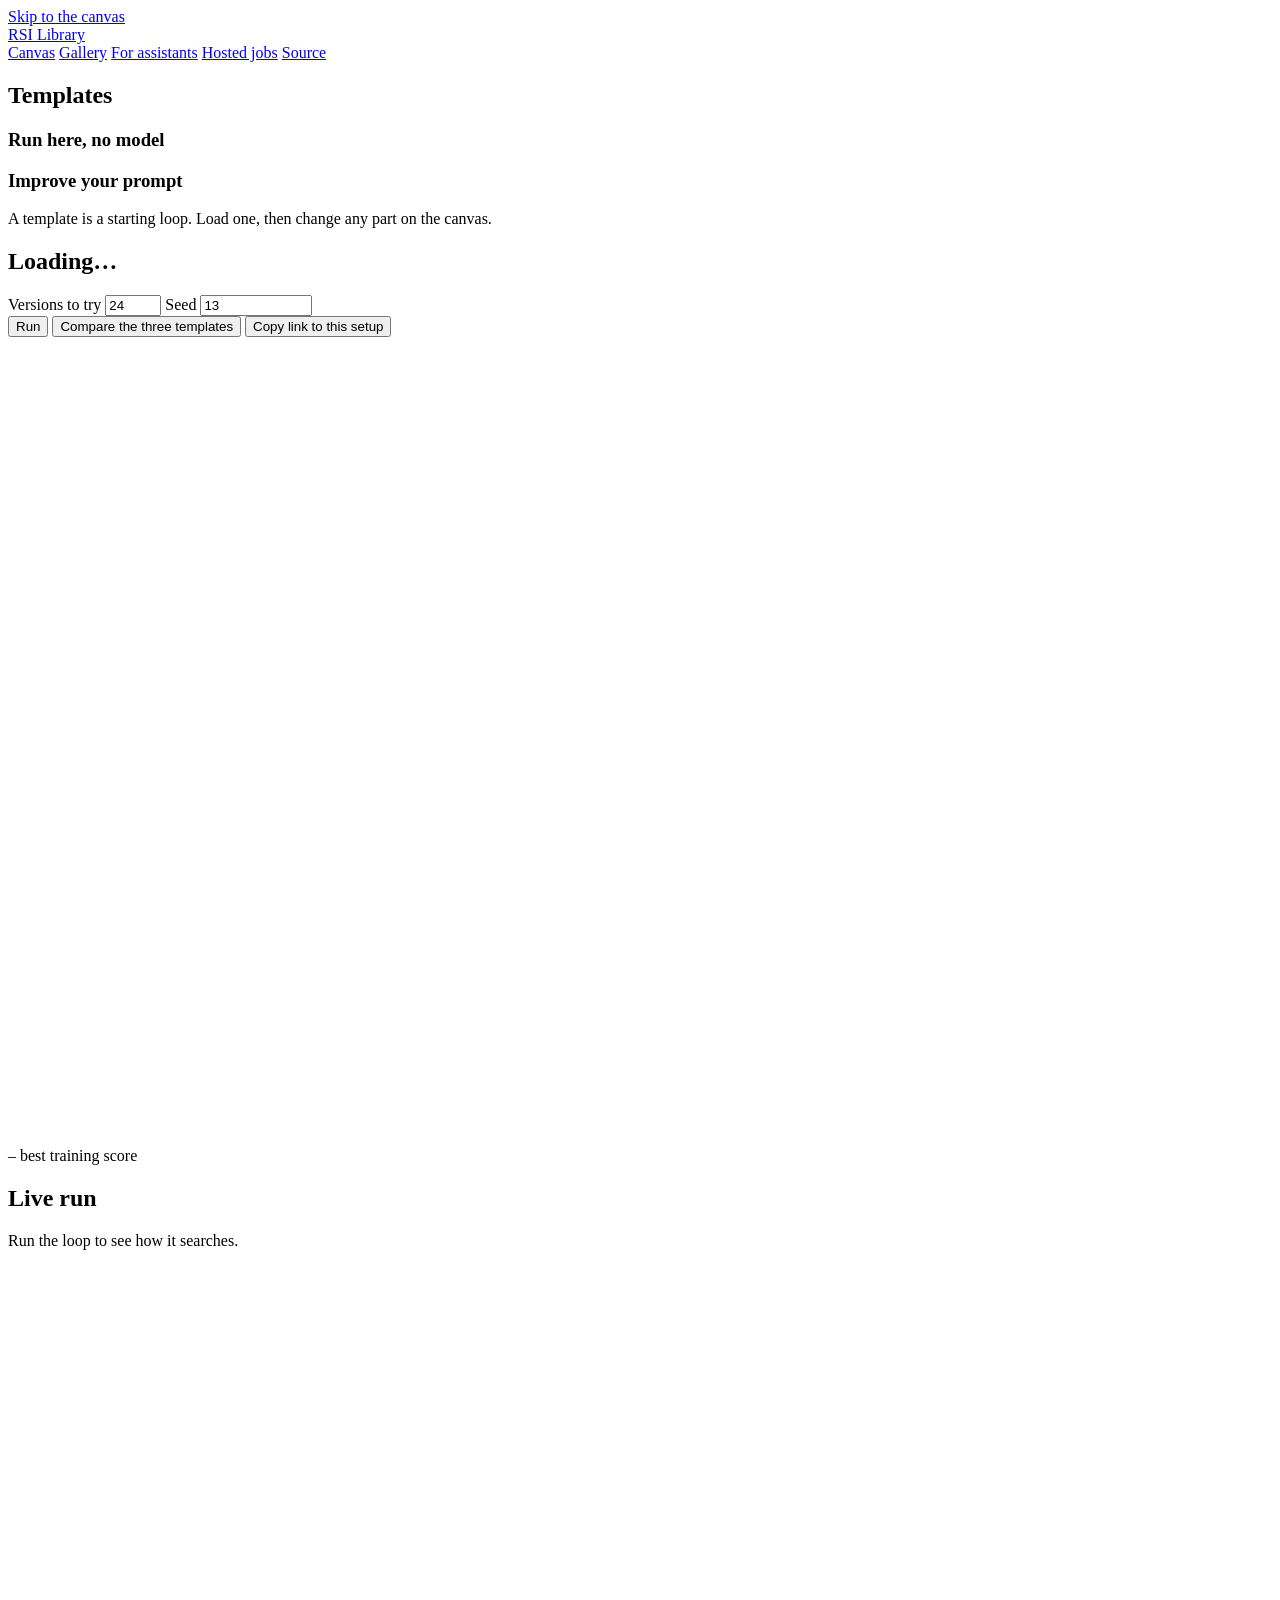
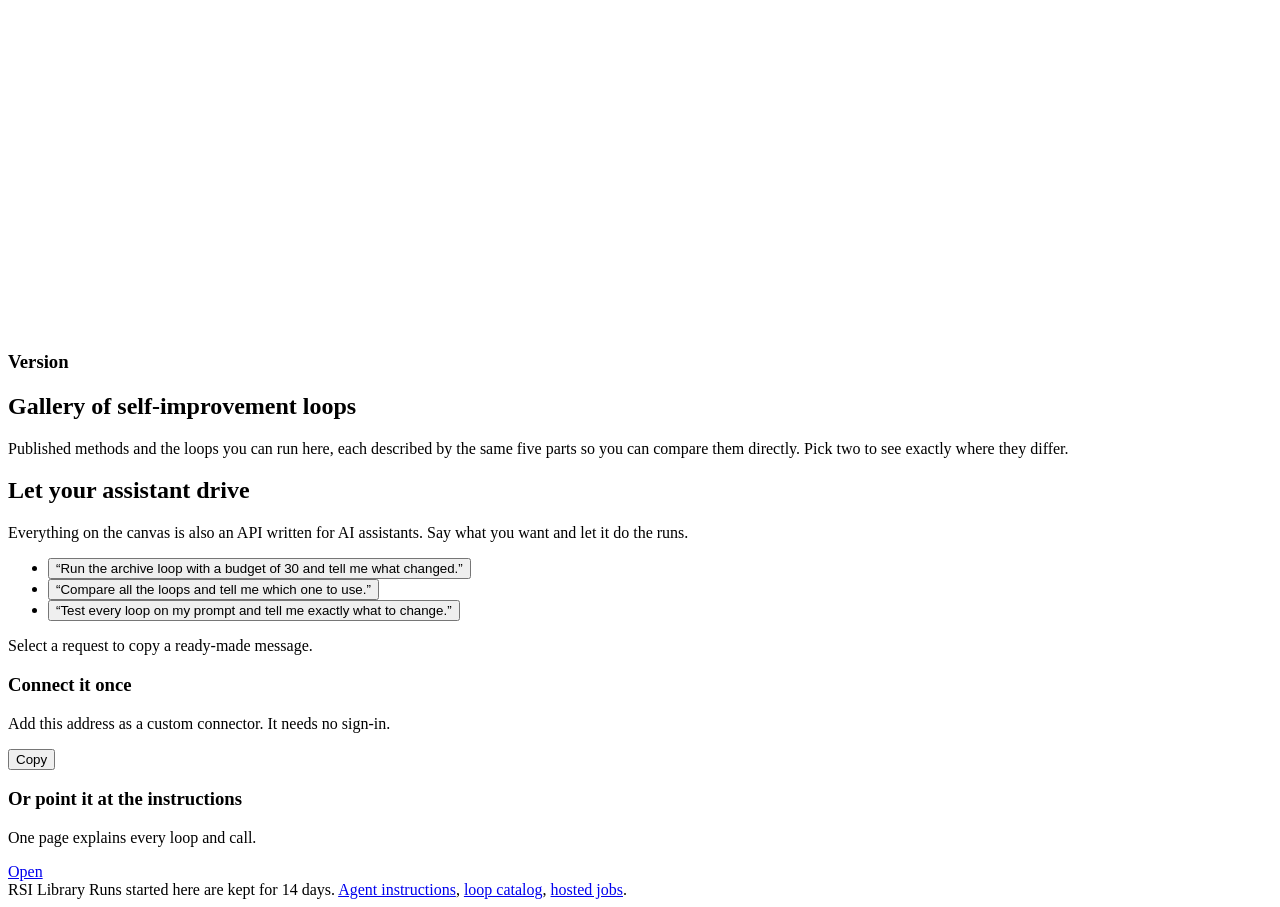
==== commit 3dafc718: "Turn the homepage into a loop canvas and deepen the gallery - The loop is drawn as a ring of five pa" ====
--- a/rsi_library/gateway/static/index.html
+++ b/rsi_library/gateway/static/index.html
@@ -4,7 +4,7 @@
   <meta charset="utf-8">
   <meta name="viewport" content="width=device-width, initial-scale=1">
   <meta name="referrer" content="no-referrer">
-  <meta name="description" content="Run, fork and compare self-improvement loops for prompts. Works from this page, from an API, or from your AI assistant.">
+  <meta name="description" content="Build a self-improvement loop on a canvas: pick a template, change a part, and watch it run. Works for people and for AI assistants.">
   <title>RSI Library</title>
   <link rel="icon" href="data:image/svg+xml,%3Csvg xmlns='http://www.w3.org/2000/svg' viewBox='0 0 32 32'%3E%3Crect width='32' height='32' rx='7' fill='%2317233b'/%3E%3Cpath d='M9 22V10l7 6 7-6v12' fill='none' stroke='%23f5f6f3' stroke-width='2.4' stroke-linecap='round' stroke-linejoin='round'/%3E%3Ccircle cx='16' cy='16' r='2.4' fill='%237f9bff'/%3E%3C/svg%3E">
   <link rel="alternate" type="text/markdown" href="/llms.txt" title="Instructions for AI agents">
@@ -12,13 +12,14 @@
   <script src="/lab.js" defer></script>
 </head>
 <body>
-  <a class="skip-link" href="#loops">Skip to the loops</a>
+  <a class="skip-link" href="#canvas">Skip to the canvas</a>
   <header class="masthead">
-    <div class="wrap masthead-row">
+    <div class="wide masthead-row">
       <a class="wordmark" href="/">RSI Library</a>
       <nav aria-label="Site">
-        <a href="#loops">Loops</a>
-        <a href="#assistant">Use it from your assistant</a>
+        <a href="#canvas">Canvas</a>
+        <a href="#gallery">Gallery</a>
+        <a href="#assistant">For assistants</a>
         <a href="/jobs">Hosted jobs</a>
         <a href="https://github.com/abdulrahimiqbal/rsi-library" rel="noopener">Source</a>
       </nav>
@@ -26,138 +27,93 @@
   </header>
 
   <main>
-    <section class="wrap intro">
-      <h1>Self-improvement loops you can run, fork and compare</h1>
-      <p>A loop proposes a change to a prompt, scores it on training cases, keeps what works, and checks the winner on cases it never saw. Pick one below and run it. No account needed.</p>
+    <section class="wide studio" aria-label="Loop canvas">
+      <aside class="templates" aria-label="Templates">
+        <h2>Templates</h2>
+        <h3>Run here, no model</h3>
+        <ul id="templates-offline" class="template-list"></ul>
+        <h3>Improve your prompt</h3>
+        <ul id="templates-driven" class="template-list"></ul>
+        <p class="hint">A template is a starting loop. Load one, then change any part on the canvas.</p>
+      </aside>
+
+      <div class="stage">
+        <div class="stage-head">
+          <h1 id="loop-name">Loading…</h1>
+          <p id="loop-summary" class="lede"></p>
+        </div>
+
+        <form id="toolbar" class="toolbar">
+          <label id="budget-field">Versions to try
+            <input id="budget" type="number" min="2" max="100" step="1" value="24" required>
+          </label>
+          <label id="seed-field">Seed
+            <input id="seed" type="number" min="0" max="4294967295" step="1" value="13" required>
+          </label>
+          <label id="trials-field" hidden>Revisions to try
+            <input id="trials" type="number" min="1" max="10" step="1" value="3" required>
+          </label>
+          <label id="all-field" class="check" hidden><input id="all-loops" type="checkbox"> Test all three prompt loops</label>
+          <div class="toolbar-actions">
+            <button type="submit" class="primary" id="run">Run</button>
+            <button type="button" id="compare">Compare the three templates</button>
+            <button type="button" id="handoff" hidden>Copy a message for my assistant</button>
+            <button type="button" id="stop" hidden>Stop</button>
+            <button type="button" class="quiet" id="share">Copy link to this setup</button>
+          </div>
+        </form>
+        <p id="stage-message" class="notice" role="status"></p>
+
+        <div class="canvas" id="canvas">
+          <svg class="ring" id="ring" viewBox="0 0 800 500" aria-hidden="true"></svg>
+          <div class="hub" id="hub" aria-live="polite">
+            <span class="hub-score" id="hub-score">–</span>
+            <span class="hub-label" id="hub-label">best training score</span>
+            <span class="hub-step" id="hub-step"></span>
+          </div>
+          <div id="nodes"></div>
+        </div>
+
+        <div class="inspector" id="inspector" aria-live="polite"></div>
+      </div>
+
+      <aside class="insights" aria-label="Live run">
+        <h2>Live run</h2>
+        <p id="headline" class="headline">Run the loop to see how it searches.</p>
+        <dl class="stats" id="stats"></dl>
+        <div id="verdicts" class="verdicts" hidden></div>
+        <svg id="plot" class="plot" viewBox="0 0 420 220" role="img" aria-label="Training score of each version, in the order tried"></svg>
+        <ul class="legend" id="legend"></ul>
+        <h3 id="version-title">Version</h3>
+        <p id="version-meta" class="hint"></p>
+        <pre id="version-text" tabindex="0"></pre>
+        <ol class="feed" id="feed" aria-label="What happened, newest first"></ol>
+        <details class="fold" id="script-fold" hidden>
+          <summary>Do the same from a script</summary>
+          <pre id="api-call" tabindex="0"></pre>
+        </details>
+      </aside>
     </section>
 
-    <section class="wrap bench" id="loops" aria-label="Loops">
-      <aside class="shelf" aria-label="Choose a loop">
-        <h2 class="shelf-title">Runs here, no model</h2>
-        <p class="shelf-note">Improves a small routing prompt on this server, so you can watch how each loop searches.</p>
-        <ul id="shelf-offline" class="shelf-list"></ul>
-        <h2 class="shelf-title">Improves your prompt</h2>
-        <p class="shelf-note">Your assistant or your own model key answers. The server runs the loop and the holdout check.</p>
-        <ul id="shelf-driven" class="shelf-list"></ul>
-      </aside>
-
-      <div class="sheet" id="sheet" aria-live="polite">
-        <div class="sheet-head">
-          <div>
-            <h2 id="loop-name">Loading loops…</h2>
-            <p id="loop-summary" class="lede"></p>
-          </div>
-          <a id="loop-source" class="source-link" rel="noopener" hidden>Method it is based on</a>
+    <section class="wide gallery" id="gallery">
+      <h2>Gallery of self-improvement loops</h2>
+      <p class="lede">Published methods and the loops you can run here, each described by the same five parts so you can compare them directly. Pick two to see exactly where they differ.</p>
+      <div class="filters" id="filters" aria-label="Filter the gallery"></div>
+      <p id="gallery-count" class="hint" role="status"></p>
+      <div id="compare-panel" class="compare-panel" hidden>
+        <div class="compare-head">
+          <h3 id="compare-title">Compare</h3>
+          <button type="button" class="quiet" id="compare-clear">Clear</button>
         </div>
-
-        <ol class="parts" id="parts" aria-label="The loop's five parts"></ol>
-
-        <form id="offline-form" class="controls" hidden>
-          <div class="control-row">
-            <label>Versions to try
-              <input id="budget" type="number" min="2" max="100" step="1" value="24" required>
-            </label>
-            <label>Seed
-              <input id="seed" type="number" min="0" max="4294967295" step="1" value="13" required>
-            </label>
-            <div class="control-actions">
-              <button type="submit" class="primary" id="run-offline">Run loop</button>
-              <button type="button" id="compare-offline">Compare all three</button>
-            </div>
-          </div>
-          <details class="fold">
-            <summary>Use your own labelled cases</summary>
-            <p class="hint">A JSON object with <code>train</code> and <code>holdout</code> lists. Each case has <code>input</code> and <code>expected</code>. Leave it as is to use the support-ticket example.</p>
-            <textarea id="offline-task" rows="9" spellcheck="false" aria-label="Task as JSON"></textarea>
-            <button type="button" class="quiet" id="reset-task">Restore the example</button>
-          </details>
-          <p id="offline-message" class="notice" role="status"></p>
-        </form>
-
-        <form id="driven-form" class="controls" hidden>
-          <label>Prompt to improve
-            <textarea id="driven-prompt" rows="3" maxlength="4000" spellcheck="false" required></textarea>
-          </label>
-          <div class="pair">
-            <label>Training cases <span class="hint">JSON, the loop learns from these</span>
-              <textarea id="driven-train" rows="7" spellcheck="false" required></textarea>
-            </label>
-            <label>Holdout cases <span class="hint">JSON, at least 8, only for the final check</span>
-              <textarea id="driven-holdout" rows="7" spellcheck="false" required></textarea>
-            </label>
-          </div>
-          <div class="control-row">
-            <label>Revisions to try
-              <input id="driven-trials" type="number" min="1" max="10" step="1" value="3" required>
-            </label>
-            <label class="check"><input id="driven-all" type="checkbox"> Test all three loops on this task</label>
-          </div>
-
-          <fieldset class="who">
-            <legend>Who answers the model calls?</legend>
-            <label class="choice"><input type="radio" name="who" value="assistant" checked> My AI assistant</label>
-            <label class="choice"><input type="radio" name="who" value="key"> My OpenRouter key, in this browser</label>
-          </fieldset>
-
-          <div id="who-assistant" class="handoff">
-            <p>Copy this to your assistant. It carries your prompt and cases, and tells the assistant where to go.</p>
-            <pre id="handoff-text" tabindex="0"></pre>
-            <div class="control-actions">
-              <button type="button" class="primary" id="copy-handoff">Copy message</button>
-              <span id="handoff-note" class="hint" role="status"></span>
-            </div>
-          </div>
-
-          <div id="who-key" class="keyed" hidden>
-            <div class="pair">
-              <label>OpenRouter API key
-                <input id="or-key" type="password" autocomplete="off" spellcheck="false" placeholder="sk-or-…">
-              </label>
-              <label>Model
-                <input id="or-model" type="text" value="openai/gpt-4.1-mini" spellcheck="false">
-              </label>
-            </div>
-            <p class="hint">Your key goes from this tab straight to OpenRouter and is never sent to RSI Library. Model calls are billed to your OpenRouter account.</p>
-            <div class="control-actions">
-              <button type="submit" class="primary" id="run-driven">Run loop</button>
-              <button type="button" id="stop-driven" hidden>Stop</button>
-            </div>
-          </div>
-          <p id="driven-message" class="notice" role="status"></p>
-        </form>
-
-        <div id="outcome" class="outcome" hidden>
-          <p id="headline" class="headline"></p>
-          <div class="plot-frame">
-            <svg id="plot" class="plot" viewBox="0 0 720 300" role="img" aria-labelledby="plot-title">
-              <title id="plot-title">Score of each version tried</title>
-            </svg>
-            <ul class="legend" id="legend"></ul>
-          </div>
-          <div id="verdicts" class="verdicts"></div>
-          <div class="inspect">
-            <div class="inspect-list">
-              <h3>Versions tried</h3>
-              <ol id="versions" class="versions"></ol>
-            </div>
-            <div class="inspect-detail">
-              <h3 id="version-title">Version</h3>
-              <p id="version-meta" class="hint"></p>
-              <pre id="version-text" tabindex="0"></pre>
-            </div>
-          </div>
-          <details class="fold">
-            <summary>Do the same from a script</summary>
-            <pre id="api-call" tabindex="0"></pre>
-          </details>
-        </div>
+        <div class="table-scroll"><table class="diff" id="compare-table"></table></div>
       </div>
+      <div class="gallery-grid" id="gallery-grid"></div>
     </section>
 
-    <section class="wrap assistant" id="assistant">
+    <section class="wide assistant" id="assistant">
       <div class="assistant-copy">
-        <h2>Use it from your assistant</h2>
-        <p>Everything on this page is also an API, written for AI agents. Tell your assistant what you want in plain words and let it do the runs.</p>
+        <h2>Let your assistant drive</h2>
+        <p>Everything on the canvas is also an API written for AI assistants. Say what you want and let it do the runs.</p>
         <ul class="asks">
           <li><button type="button" class="ask" data-ask="Go to {origin}/llms.txt and follow it. Run the archive-prompt loop with a budget of 30 versions and tell me how the winning prompt differs from the starting one.">“Run the archive loop with a budget of 30 and tell me what changed.”</button></li>
           <li><button type="button" class="ask" data-ask="Go to {origin}/llms.txt and follow it. Compare all the no-model loops on the built-in task at the same budget and seed, and tell me which one I should use and why.">“Compare all the loops and tell me which one to use.”</button></li>
@@ -167,29 +123,22 @@
       </div>
       <div class="assistant-how">
         <h3>Connect it once</h3>
-        <p>If your assistant supports connectors, add this address as a custom connector. It needs no sign-in.</p>
+        <p>Add this address as a custom connector. It needs no sign-in.</p>
         <div class="copy-line">
           <code id="mcp-url"></code>
           <button type="button" id="copy-mcp">Copy</button>
         </div>
-        <h3>Or let it read the instructions</h3>
-        <p>Assistants that can make web requests only need this page. It explains every loop and call.</p>
+        <h3>Or point it at the instructions</h3>
+        <p>One page explains every loop and call.</p>
         <div class="copy-line">
           <code id="guide-url"></code>
           <a id="guide-link" href="/llms.txt">Open</a>
         </div>
-        <h3>What the assistant does</h3>
-        <ol class="flow">
-          <li>Reads the list of loops and picks the one you named.</li>
-          <li>Starts a run with your prompt and labelled cases.</li>
-          <li>Answers the work the server hands it: score this prompt on these inputs, propose a revision.</li>
-          <li>Gets the verdict from the holdout check and reports it to you.</li>
-        </ol>
       </div>
     </section>
   </main>
 
-  <footer class="wrap foot">
+  <footer class="wide foot">
     <span>RSI Library</span>
     <span>Runs started here are kept for 14 days. <a href="/llms.txt">Agent instructions</a>, <a href="/api/catalog">loop catalog</a>, <a href="/jobs">hosted jobs</a>.</span>
   </footer>
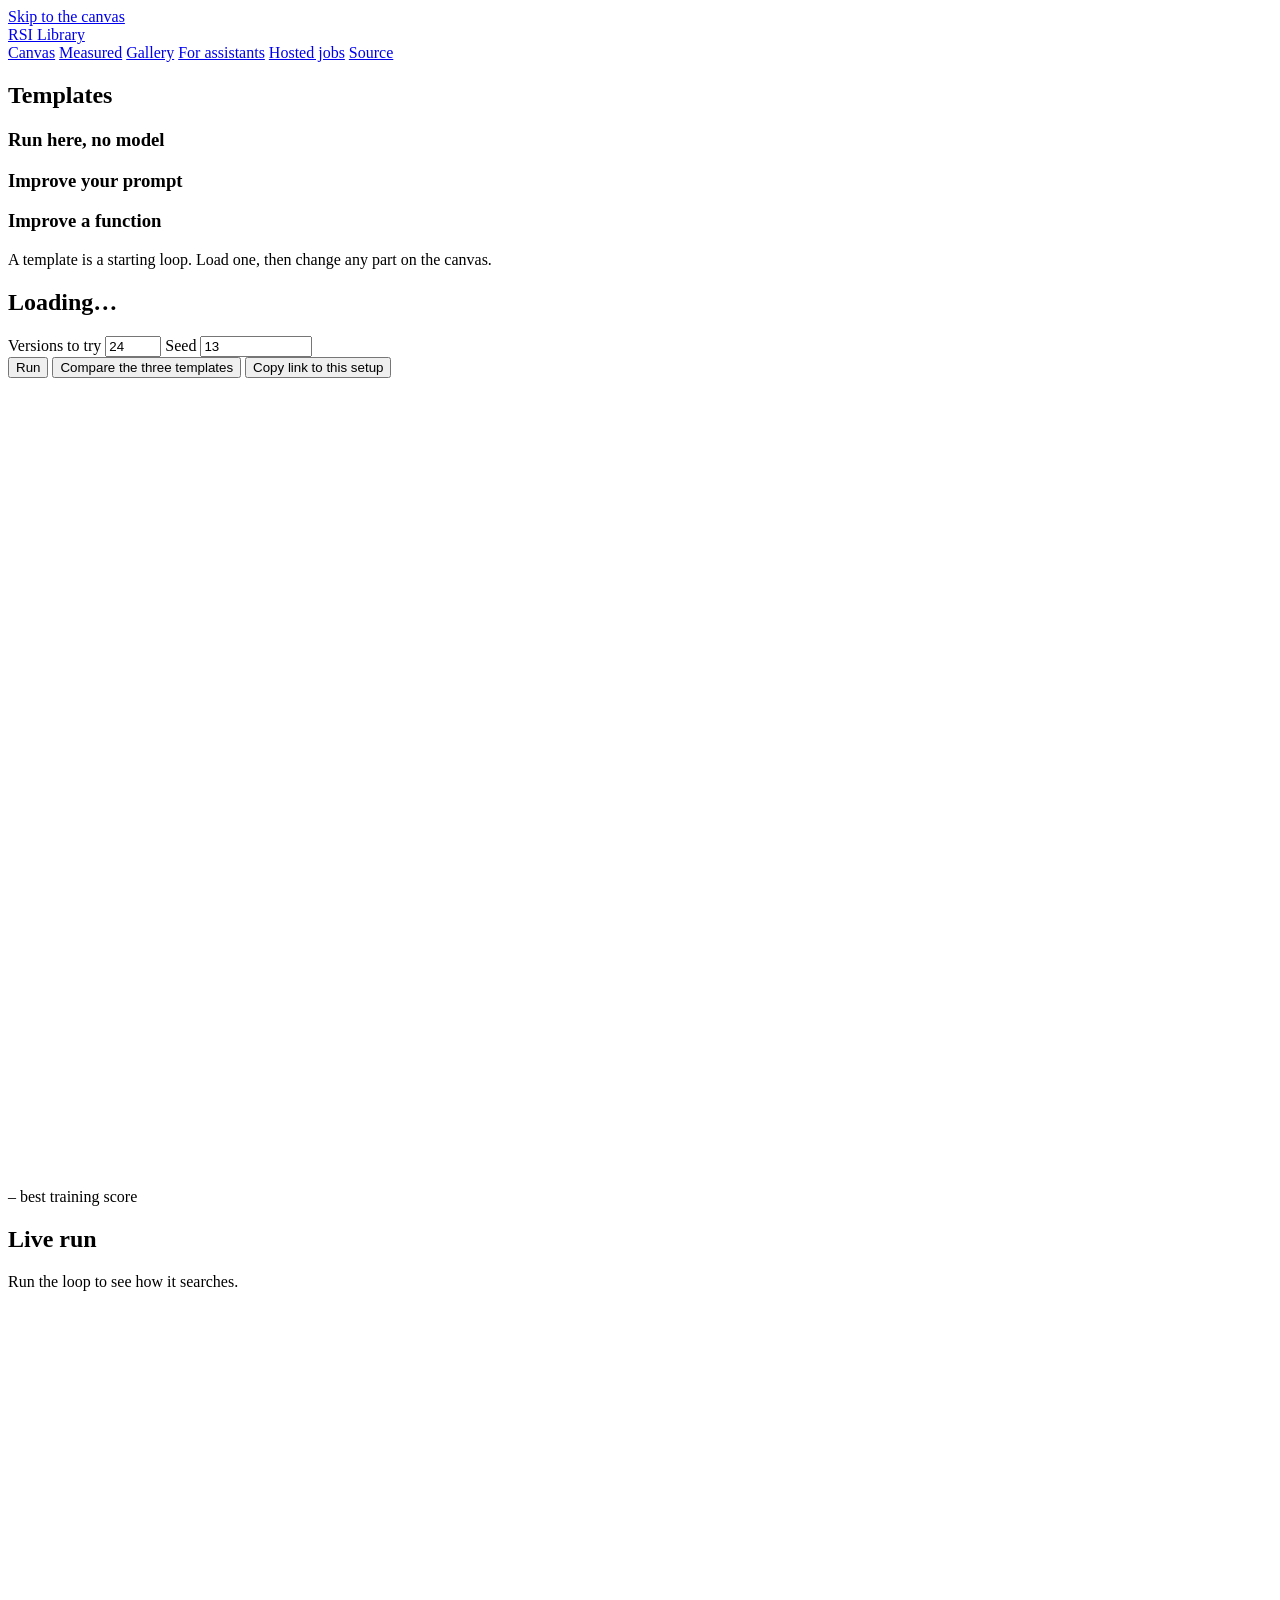
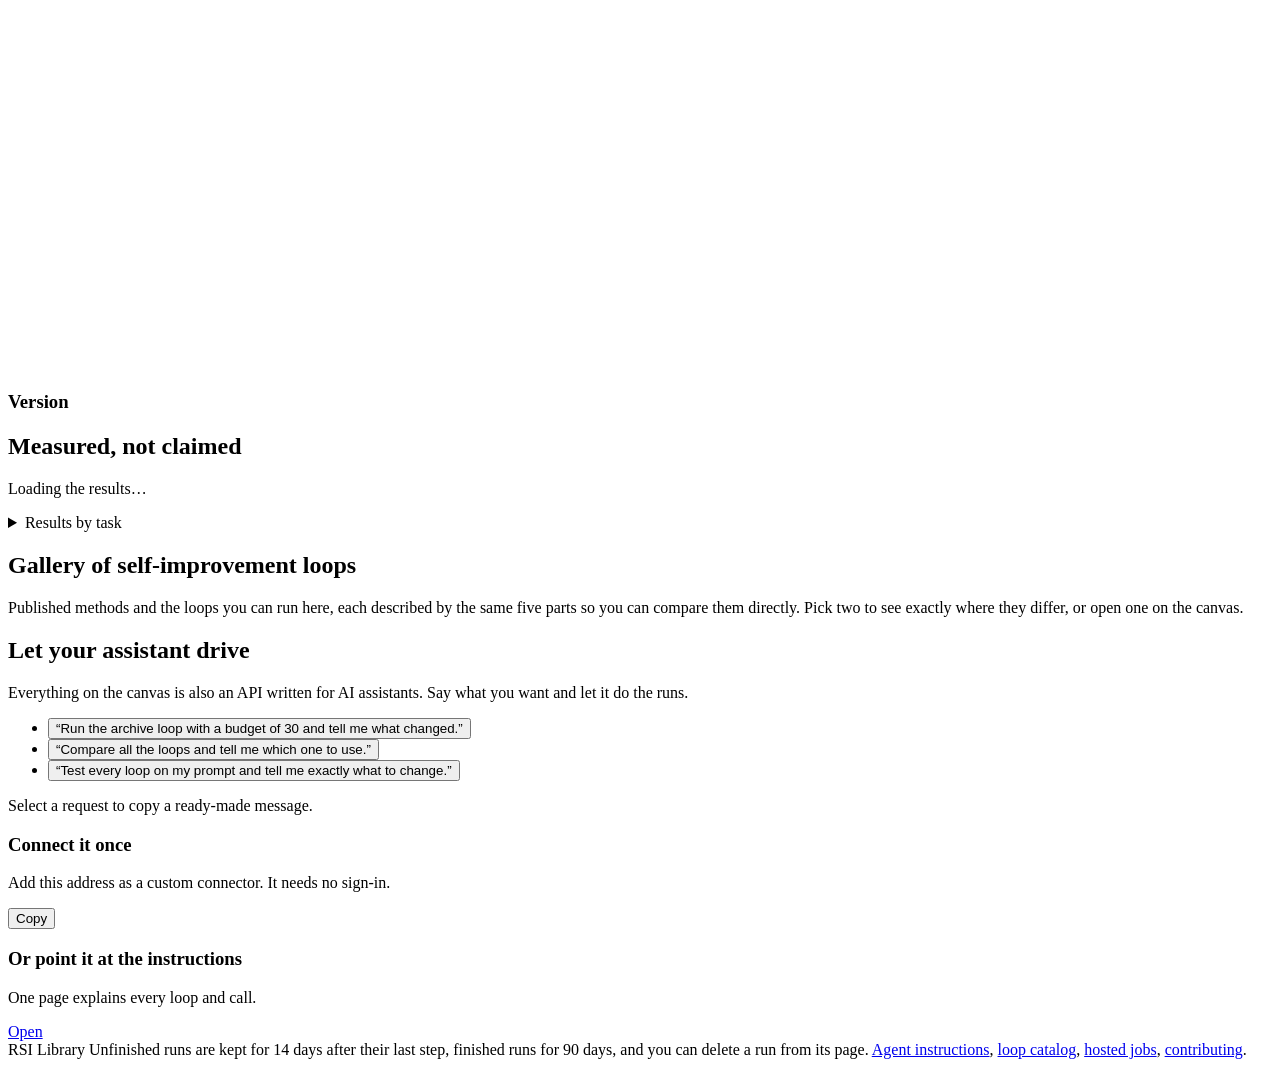
==== commit 763509a3: "Add run pages, code loops in the browser, scoring choices, method views and measured results A run n" ====
--- a/rsi_library/gateway/static/index.html
+++ b/rsi_library/gateway/static/index.html
@@ -4,8 +4,19 @@
   <meta charset="utf-8">
   <meta name="viewport" content="width=device-width, initial-scale=1">
   <meta name="referrer" content="no-referrer">
-  <meta name="description" content="Build a self-improvement loop on a canvas: pick a template, change a part, and watch it run. Works for people and for AI assistants.">
+  <meta name="description" content="Self-improvement loops you can run and check: pick a loop, change any part, and test whether the new version of your prompt or function really beats the old one. Works for people and for AI assistants.">
   <title>RSI Library</title>
+  <link rel="canonical" href="https://rsilibrary.xyz/">
+  <meta property="og:type" content="website">
+  <meta property="og:site_name" content="RSI Library">
+  <meta property="og:title" content="RSI Library: self-improvement loops you can run and check">
+  <meta property="og:description" content="Change any part of a loop, run it, and test whether the new version really wins. Prompts, prompt chains and functions; for people and for AI assistants.">
+  <meta property="og:url" content="https://rsilibrary.xyz/">
+  <meta property="og:image" content="https://rsilibrary.xyz/og.png">
+  <meta property="og:image:width" content="1200">
+  <meta property="og:image:height" content="630">
+  <meta property="og:image:alt" content="A loop drawn as five parts around a held-back score of 92 percent.">
+  <meta name="twitter:card" content="summary_large_image">
   <link rel="icon" href="data:image/svg+xml,%3Csvg xmlns='http://www.w3.org/2000/svg' viewBox='0 0 32 32'%3E%3Crect width='32' height='32' rx='7' fill='%2317233b'/%3E%3Cpath d='M9 22V10l7 6 7-6v12' fill='none' stroke='%23f5f6f3' stroke-width='2.4' stroke-linecap='round' stroke-linejoin='round'/%3E%3Ccircle cx='16' cy='16' r='2.4' fill='%237f9bff'/%3E%3C/svg%3E">
   <link rel="alternate" type="text/markdown" href="/llms.txt" title="Instructions for AI agents">
   <link rel="stylesheet" href="/site.css">
@@ -17,9 +28,10 @@
     <div class="wide masthead-row">
       <a class="wordmark" href="/">RSI Library</a>
       <nav aria-label="Site">
-        <a href="#canvas">Canvas</a>
-        <a href="#gallery">Gallery</a>
-        <a href="#assistant">For assistants</a>
+        <a href="/#canvas">Canvas</a>
+        <a href="/#measured">Measured</a>
+        <a href="/#gallery">Gallery</a>
+        <a href="/#assistant">For assistants</a>
         <a href="/jobs">Hosted jobs</a>
         <a href="https://github.com/abdulrahimiqbal/rsi-library" rel="noopener">Source</a>
       </nav>
@@ -27,13 +39,15 @@
   </header>
 
   <main>
-    <section class="wide studio" aria-label="Loop canvas">
+    <section class="wide studio" id="studio" aria-label="Loop canvas" data-mode="loop">
       <aside class="templates" aria-label="Templates">
         <h2>Templates</h2>
         <h3>Run here, no model</h3>
         <ul id="templates-offline" class="template-list"></ul>
         <h3>Improve your prompt</h3>
         <ul id="templates-driven" class="template-list"></ul>
+        <h3>Improve a function</h3>
+        <ul id="templates-code" class="template-list"></ul>
         <p class="hint">A template is a starting loop. Load one, then change any part on the canvas.</p>
       </aside>
 
@@ -62,6 +76,22 @@
             <button type="button" class="quiet" id="share">Copy link to this setup</button>
           </div>
         </form>
+        <div id="runbar" class="toolbar" hidden>
+          <div class="toolbar-actions">
+            <button type="button" class="primary" id="run-continue">Continue with my OpenRouter key</button>
+            <button type="button" id="run-stop" hidden>Stop</button>
+            <button type="button" id="run-copy">Copy link to this run</button>
+            <button type="button" class="danger" id="run-delete">Delete this run</button>
+            <a class="button quiet" id="run-new" href="/">Start a new run</a>
+          </div>
+        </div>
+        <div id="methodbar" class="toolbar" hidden>
+          <div class="toolbar-actions">
+            <button type="button" class="primary" id="method-run">Run the closest loop</button>
+            <a class="button" id="method-paper" rel="noopener" href="/">Read the paper</a>
+            <button type="button" class="quiet" id="method-back">Back to the templates</button>
+          </div>
+        </div>
         <p id="stage-message" class="notice" role="status"></p>
 
         <div class="canvas" id="canvas">
@@ -78,7 +108,7 @@
       </div>
 
       <aside class="insights" aria-label="Live run">
-        <h2>Live run</h2>
+        <h2 id="insights-title">Live run</h2>
         <p id="headline" class="headline">Run the loop to see how it searches.</p>
         <dl class="stats" id="stats"></dl>
         <div id="verdicts" class="verdicts" hidden></div>
@@ -95,9 +125,21 @@
       </aside>
     </section>
 
+    <section class="wide measured" id="measured">
+      <h2>Measured, not claimed</h2>
+      <p class="lede" id="measured-lede">Loading the results…</p>
+      <div class="table-scroll"><table class="bench" id="bench-table"></table></div>
+      <details class="fold" id="bench-tasks">
+        <summary>Results by task</summary>
+        <div class="table-scroll"><table class="bench" id="bench-task-table"></table></div>
+      </details>
+      <p class="hint" id="bench-note"></p>
+    </section>
+
     <section class="wide gallery" id="gallery">
       <h2>Gallery of self-improvement loops</h2>
-      <p class="lede">Published methods and the loops you can run here, each described by the same five parts so you can compare them directly. Pick two to see exactly where they differ.</p>
+      <p class="lede">Published methods and the loops you can run here, each described by the same five parts so you can compare them directly. Pick two to see exactly where they differ, or open one on the canvas.</p>
+      <p class="hint" id="gallery-meta"></p>
       <div class="filters" id="filters" aria-label="Filter the gallery"></div>
       <p id="gallery-count" class="hint" role="status"></p>
       <div id="compare-panel" class="compare-panel" hidden>
@@ -140,7 +182,7 @@
 
   <footer class="wide foot">
     <span>RSI Library</span>
-    <span>Runs started here are kept for 14 days. <a href="/llms.txt">Agent instructions</a>, <a href="/api/catalog">loop catalog</a>, <a href="/jobs">hosted jobs</a>.</span>
+    <span>Unfinished runs are kept for 14 days after their last step, finished runs for 90 days, and you can delete a run from its page. <a href="/llms.txt">Agent instructions</a>, <a href="/api/catalog">loop catalog</a>, <a href="/jobs">hosted jobs</a>, <a href="https://github.com/abdulrahimiqbal/rsi-library/blob/main/CONTRIBUTING.md" rel="noopener">contributing</a>.</span>
   </footer>
 </body>
 </html>
